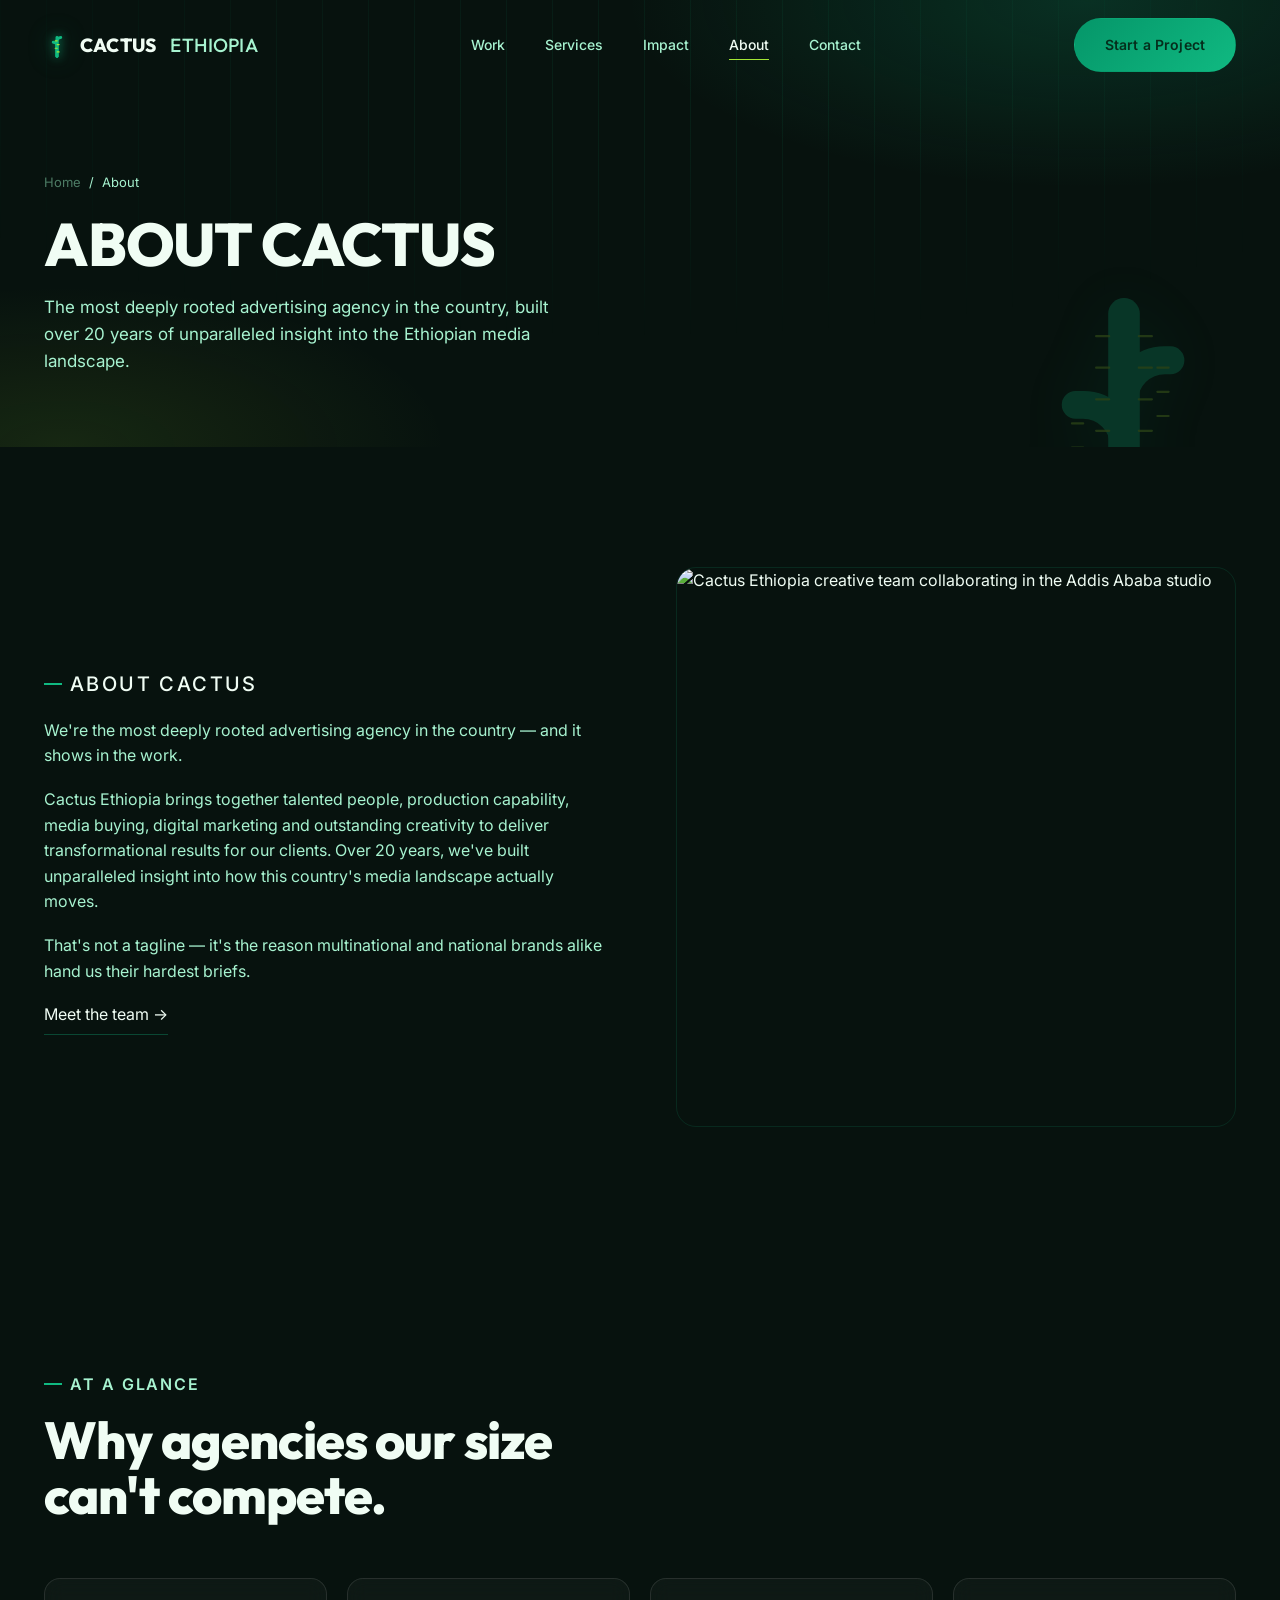
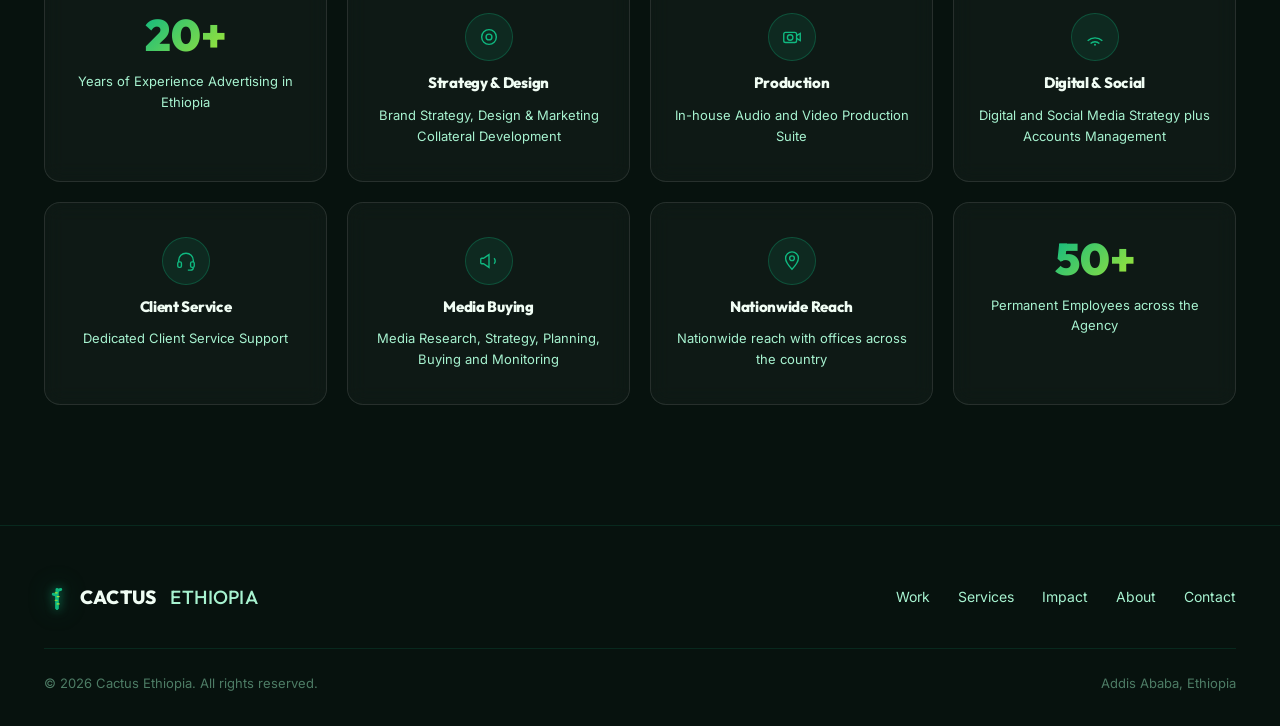
==== about.html @ 2beb9561 "Add files via upload" ====
<!DOCTYPE html>
<html lang="en">
<head>
<meta charset="UTF-8">
<meta name="viewport" content="width=device-width, initial-scale=1.0">
<title>About — Cactus Ethiopia</title>
<meta name="description" content="About Cactus Ethiopia, the most deeply rooted advertising agency in the country.">
<link rel="preconnect" href="https://fonts.googleapis.com">
<link rel="preconnect" href="https://fonts.gstatic.com" crossorigin>
<link href="https://fonts.googleapis.com/css2?family=Outfit:wght@400;500;600;700;800;900&family=Inter:wght@400;500;600;700&display=swap" rel="stylesheet">
<link rel="stylesheet" href="assets/styles.css">
</head>
<body>
<!-- ============ HEADER ============ -->
<header id="siteHeader">
  <div class="container nav-inner">
    <a href="index.html" class="logo" aria-label="Cactus Ethiopia home">
      <svg class="logo-mark" viewBox="0 0 28 28" fill="none" xmlns="http://www.w3.org/2000/svg" aria-hidden="true">
        <path d="M14 26V10a4 4 0 0 1 4-4" stroke="#10b981" stroke-width="3.2" stroke-linecap="round"/>
        <path d="M14 26V6" stroke="#10b981" stroke-width="3.2" stroke-linecap="round"/>
        <path d="M14 26V15a4 4 0 0 0-4-4" stroke="#10b981" stroke-width="3.2" stroke-linecap="round"/>
        <path d="M14.2 9.5h-2.1M14.2 13.5h2.1M14.2 17.5h-2.1M14.2 21.5h2.1" stroke="#a3e635" stroke-width="1.3" stroke-linecap="round"/>
      </svg>
      CACTUS<span class="thin">&nbsp;ETHIOPIA</span>
    </a>

    <nav class="nav-links" id="navLinks">
      <a href="work.html">Work</a>
      <a href="services.html">Services</a>
      <a href="impact.html">Impact</a>
      <a href="about.html" class="active" aria-current="page">About</a>
      <a href="contact.html">Contact</a>
      <a href="contact.html" class="btn btn-primary mobile-cta">Start a Project</a>
    </nav>

    <div class="nav-actions">
      <a href="contact.html" class="btn btn-primary">Start a Project</a>
      <button class="menu-toggle" id="menuToggle" aria-label="Toggle menu" aria-expanded="false" aria-controls="navLinks">
        <span></span><span></span><span></span>
      </button>
    </div>
  </div>
</header>

<section class="page-hero">
  <div class="hero-bg"></div>
  <div class="hero-grid"></div>
  <div class="cactus-decor cactus-decor--page" aria-hidden="true" data-amp="14" data-rot="1.5">
    <svg viewBox="0 0 280 360" fill="none" xmlns="http://www.w3.org/2000/svg">
      <path d="M140 344V72" stroke="#10b981" stroke-width="34" stroke-linecap="round"/>
      <path d="M140 344V166a44 44 0 0 1 44-44h6" stroke="#10b981" stroke-width="30" stroke-linecap="round"/>
      <path d="M140 344V214a44 44 0 0 0-44-44h-8" stroke="#10b981" stroke-width="30" stroke-linecap="round"/>
      <path d="M60 344v-64a20 20 0 0 1 20-20" stroke="#10b981" stroke-width="20" stroke-linecap="round" opacity="0.85"/>
      <path d="M214 344v-46a18 18 0 0 0-18-18" stroke="#10b981" stroke-width="18" stroke-linecap="round" opacity="0.85"/>
      <g stroke="#a3e635" stroke-width="2.4" stroke-linecap="round" opacity="0.8">
        <path d="M124 96h-14M156 96h14M124 130h-14M156 130h14M124 164h-14M156 164h14M124 198h-14M156 198h14M124 232h-14M156 232h14M124 266h-14M156 266h14M124 300h-14M156 300h14"/>
        <path d="M176 130h12M176 156h12M176 182h12"/>
        <path d="M96 190h-12M96 216h-12M96 242h-12"/>
      </g>
    </svg>
  </div>
  <div class="container">
    <p class="breadcrumb"><a href="index.html">Home</a> <span>/</span> <span>About</span></p>
    <h1>About Cactus</h1>
    <p class="subtitle">The most deeply rooted advertising agency in the country, built over 20 years of unparalleled insight into the Ethiopian media landscape.</p>
  </div>
</section>

<!-- ============ ABOUT ============ -->
<section class="section" id="about">
  <div class="container about-grid">
    <div class="about-copy reveal">
      <p class="eyebrow">About Cactus</p>
      <p>We're the most deeply rooted advertising agency in the country — and it shows in the work.</p>
      <p>Cactus Ethiopia brings together talented people, production capability, media buying, digital marketing and outstanding creativity to deliver transformational results for our clients. Over 20 years, we've built unparalleled insight into how this country's media landscape actually moves.</p>
      <p>That's not a tagline — it's the reason multinational and national brands alike hand us their hardest briefs.</p>
      <a href="contact.html" class="btn-ghost">Meet the team &rarr;</a>
    </div>
    <div class="about-visual reveal">
      <img src="https://images.unsplash.com/photo-1519389950473-47ba0277781c?auto=format&fit=crop&w=900&q=80" alt="Cactus Ethiopia creative team collaborating in the Addis Ababa studio" loading="lazy">
    </div>
  </div>
</section>

<!-- ============ AGENCY HIGHLIGHTS ============ -->
<section class="section" id="highlights">
  <div class="container">
    <div class="section-head reveal">
      <div>
        <p class="eyebrow">At a Glance</p>
        <h2>Why agencies our size<br>can't compete.</h2>
      </div>
    </div>

    <div class="highlight-grid">

      <div class="highlight-card reveal">
        <div class="highlight-metric">20+</div>
        <p class="highlight-text">Years of Experience Advertising in Ethiopia</p>
      </div>

      <div class="highlight-card reveal">
        <div class="highlight-icon">
          <svg viewBox="0 0 24 24" fill="none" stroke="currentColor" stroke-width="1.5"><circle cx="12" cy="12" r="8"/><circle cx="12" cy="12" r="3.2"/></svg>
        </div>
        <h3 class="highlight-title">Strategy &amp; Design</h3>
        <p class="highlight-text">Brand Strategy, Design &amp; Marketing Collateral Development</p>
      </div>

      <div class="highlight-card reveal">
        <div class="highlight-icon">
          <svg viewBox="0 0 24 24" fill="none" stroke="currentColor" stroke-width="1.5"><rect x="3" y="7" width="14" height="11" rx="2"/><path d="M17 10.5l4-2.3v7.6l-4-2.3"/><circle cx="10" cy="12.5" r="3"/></svg>
        </div>
        <h3 class="highlight-title">Production</h3>
        <p class="highlight-text">In-house Audio and Video Production Suite</p>
      </div>

      <div class="highlight-card reveal">
        <div class="highlight-icon">
          <svg viewBox="0 0 24 24" fill="none" stroke="currentColor" stroke-width="1.5"><path d="M4 16a12 12 0 0 1 16 0"/><path d="M7.2 19a7.2 7.2 0 0 1 9.6 0"/><circle cx="12" cy="20.5" r="1.1" fill="currentColor" stroke="none"/></svg>
        </div>
        <h3 class="highlight-title">Digital &amp; Social</h3>
        <p class="highlight-text">Digital and Social Media Strategy plus Accounts Management</p>
      </div>

      <div class="highlight-card reveal">
        <div class="highlight-icon">
          <svg viewBox="0 0 24 24" fill="none" stroke="currentColor" stroke-width="1.5"><path d="M4 13v-1.5a8 8 0 0 1 16 0V13"/><rect x="3" y="13" width="4" height="6" rx="1.5"/><rect x="17" y="13" width="4" height="6" rx="1.5"/><path d="M20 19a3 3 0 0 1-3 3h-3"/></svg>
        </div>
        <h3 class="highlight-title">Client Service</h3>
        <p class="highlight-text">Dedicated Client Service Support</p>
      </div>

      <div class="highlight-card reveal">
        <div class="highlight-icon">
          <svg viewBox="0 0 24 24" fill="none" stroke="currentColor" stroke-width="1.5"><path d="M3 10v4a1 1 0 0 0 1 1h2l6 4V5L6 9H4a1 1 0 0 0-1 1Z"/><path d="M17.5 9a4.2 4.2 0 0 1 0 6"/></svg>
        </div>
        <h3 class="highlight-title">Media Buying</h3>
        <p class="highlight-text">Media Research, Strategy, Planning, Buying and Monitoring</p>
      </div>

      <div class="highlight-card reveal">
        <div class="highlight-icon">
          <svg viewBox="0 0 24 24" fill="none" stroke="currentColor" stroke-width="1.5"><path d="M12 21s7-7.4 7-12a7 7 0 0 0-14 0c0 4.6 7 12 7 12Z"/><circle cx="12" cy="9" r="2.6"/></svg>
        </div>
        <h3 class="highlight-title">Nationwide Reach</h3>
        <p class="highlight-text">Nationwide reach with offices across the country</p>
      </div>

      <div class="highlight-card reveal">
        <div class="highlight-metric">50+</div>
        <p class="highlight-text">Permanent Employees across the Agency</p>
      </div>

    </div>
  </div>
</section>

<!-- ============ FOOTER ============ -->
<footer>
  <div class="container">
    <div class="footer-top">
      <a href="index.html" class="logo">
        <svg class="logo-mark" viewBox="0 0 28 28" fill="none" xmlns="http://www.w3.org/2000/svg" aria-hidden="true">
          <path d="M14 26V10a4 4 0 0 1 4-4" stroke="#10b981" stroke-width="3.2" stroke-linecap="round"/>
          <path d="M14 26V6" stroke="#10b981" stroke-width="3.2" stroke-linecap="round"/>
          <path d="M14 26V15a4 4 0 0 0-4-4" stroke="#10b981" stroke-width="3.2" stroke-linecap="round"/>
          <path d="M14.2 9.5h-2.1M14.2 13.5h2.1M14.2 17.5h-2.1M14.2 21.5h2.1" stroke="#a3e635" stroke-width="1.3" stroke-linecap="round"/>
        </svg>
        CACTUS<span class="thin">&nbsp;ETHIOPIA</span>
      </a>
      <div class="footer-links">
        <a href="work.html">Work</a>
        <a href="services.html">Services</a>
        <a href="impact.html">Impact</a>
        <a href="about.html">About</a>
        <a href="contact.html">Contact</a>
      </div>
    </div>
    <div class="footer-bottom">
      <span>&copy; <span id="year"></span> Cactus Ethiopia. All rights reserved.</span>
      <span>Addis Ababa, Ethiopia</span>
    </div>
  </div>
</footer>


<script src="assets/main.js"></script>
</body>
</html>
---- assets/styles.css ----
/* ============ TOKENS ============ */
  :root{
    --bg-primary:#07120e;
    --bg-secondary:#0b1a14;
    --bg-elevated:#11241c;
    --accent-green:#10b981;
    --accent-green-deep:#059669;
    --accent-lime:#a3e635;
    --card-tint:rgba(16,185,129,0.05);
    --card-tint-border:rgba(16,185,129,0.2);
    --text-light:#f0fdf4;
    --text-muted:#a7f3d0;
    --text-dim:#4d7c65;
    --border-soft:rgba(16,185,129,0.14);
    --border-strong:rgba(16,185,129,0.32);
    --font-display:'Outfit', sans-serif;
    --font-body:'Inter', sans-serif;
    --ease:cubic-bezier(.16,1,.3,1);
    --container:1240px;
  }

  *,*::before,*::after{box-sizing:border-box; margin:0; padding:0;}
  html{scroll-behavior:smooth;}
  @media (prefers-reduced-motion: reduce){
    html{scroll-behavior:auto;}
    *,*::before,*::after{animation-duration:0.01ms !important; animation-iteration-count:1 !important; transition-duration:0.01ms !important; scroll-behavior:auto !important;}
  }

  body{
    background:var(--bg-primary);
    color:var(--text-light);
    font-family:var(--font-body);
    line-height:1.6;
    overflow-x:hidden;
    -webkit-font-smoothing:antialiased;
  }

  img{max-width:100%; display:block;}
  a{color:inherit; text-decoration:none;}
  ul{list-style:none;}
  button{font-family:inherit; cursor:pointer;}
  input,select,textarea{font-family:inherit;}

  .container{
    max-width:var(--container);
    margin-inline:auto;
    padding-inline:24px;
  }

  h1,h2,h3,h4{
    font-family:var(--font-display);
    font-weight:800;
    line-height:1.05;
    letter-spacing:-0.02em;
  }

  .eyebrow{
    display:inline-flex;
    align-items:center;
    gap:8px;
    font-family:var(--font-body);
    font-size:13px;
    font-weight:600;
    letter-spacing:0.12em;
    text-transform:uppercase;
    color:var(--accent-green);
    margin-bottom:16px;
  }
  .eyebrow::before{
    content:"";
    width:18px; height:2px;
    background:var(--accent-green);
    display:inline-block;
  }

  .section{
    padding:120px 0;
    position:relative;
    scroll-margin-top:88px;
  }
  @media (max-width:768px){
    .section{padding:80px 0;}
  }

  .section-head{
    display:flex;
    justify-content:space-between;
    align-items:flex-end;
    gap:40px;
    margin-bottom:56px;
    flex-wrap:wrap;
  }
  .section-head h2{font-size:clamp(32px,4.5vw,52px);}
  .section-head p{color:var(--text-muted); max-width:420px; font-size:16px;}

  ::selection{background:var(--accent-green); color:var(--bg-primary);}

  :focus-visible{
    outline:2px solid var(--accent-green);
    outline-offset:3px;
    border-radius:4px;
  }

  /* ============ BUTTONS ============ */
  .btn{
    display:inline-flex;
    align-items:center;
    justify-content:center;
    gap:8px;
    padding:15px 30px;
    border-radius:999px;
    font-weight:600;
    font-size:14px;
    letter-spacing:0.01em;
    border:1px solid transparent;
    transition:transform .35s var(--ease), background .35s var(--ease), border-color .35s var(--ease), color .35s var(--ease);
    white-space:nowrap;
  }
  .btn-primary{
    background:linear-gradient(135deg, var(--accent-green-deep), var(--accent-green));
    color:#052e1c;
    box-shadow:0 0 0 0 rgba(16,185,129,0);
  }
  .btn-primary:hover{ transform:translateY(-2px); box-shadow:0 14px 34px -10px rgba(16,185,129,0.55), 0 0 24px -4px rgba(163,230,53,0.35);}
  .btn-outline{
    border-color:var(--border-strong);
    color:var(--text-light);
    background:transparent;
  }
  .btn-outline:hover{ border-color:var(--accent-green); color:var(--accent-green); transform:translateY(-2px);}
  .btn-ghost{
    color:var(--text-light);
    padding:10px 0;
    border-bottom:1px solid var(--border-strong);
    border-radius:0;
  }
  .btn-ghost:hover{ border-color:var(--accent-lime); color:var(--accent-lime); }

  /* ============ HEADER ============ */
  header{
    position:fixed;
    top:0; left:0; right:0;
    z-index:100;
    padding:18px 0;
    transition:background .4s var(--ease), border-color .4s var(--ease), padding .4s var(--ease);
    border-bottom:1px solid transparent;
  }
  header.scrolled{
    background:rgba(7,18,14,0.72);
    backdrop-filter:blur(14px);
    -webkit-backdrop-filter:blur(14px);
    border-bottom-color:var(--border-soft);
    padding:14px 0;
  }
  .nav-inner{
    display:flex;
    align-items:center;
    justify-content:space-between;
    gap:24px;
  }
  .logo{
    display:flex;
    align-items:center;
    gap:10px;
    font-family:var(--font-display);
    font-weight:800;
    font-size:19px;
    letter-spacing:0.01em;
  }
  .logo svg{width:26px; height:26px; flex-shrink:0;}
  .logo-mark{
    filter:drop-shadow(0 0 5px rgba(16,185,129,0.65)) drop-shadow(0 0 12px rgba(16,185,129,0.3));
    transition:filter .35s var(--ease);
  }
  .logo:hover .logo-mark{
    filter:drop-shadow(0 0 7px rgba(163,230,53,0.75)) drop-shadow(0 0 18px rgba(16,185,129,0.45));
  }
  .logo .thin{color:var(--text-muted); font-weight:500;}

  .nav-links{
    display:flex;
    align-items:center;
    gap:40px;
  }
  .nav-links a{
    font-size:14px;
    font-weight:500;
    color:var(--text-muted);
    position:relative;
    padding:4px 0;
    transition:color .3s;
  }
  .nav-links a::after{
    content:"";
    position:absolute;
    left:0; bottom:0;
    width:0; height:1px;
    background:var(--accent-lime);
    transition:width .3s var(--ease);
  }
  .nav-links a:hover{color:var(--text-light);}
  .nav-links a:hover::after{width:100%;}

  .nav-actions{display:flex; align-items:center; gap:20px;}
  .nav-links > .mobile-cta{ display:none; } /* only ever shown inside the open mobile menu, see below */

  .menu-toggle{
    display:none;
    flex-direction:column;
    gap:5px;
    background:none;
    border:none;
    padding:6px;
    z-index:200;
  }
  .menu-toggle span{
    width:22px; height:2px;
    background:var(--text-light);
    transition:transform .3s var(--ease), opacity .3s var(--ease);
  }
  .menu-toggle.open span:nth-child(1){ transform:translateY(7px) rotate(45deg); }
  .menu-toggle.open span:nth-child(2){ opacity:0; }
  .menu-toggle.open span:nth-child(3){ transform:translateY(-7px) rotate(-45deg); }

  @media (max-width:860px){
    .nav-links{
      position:fixed;
      inset:0 0 0 30%;
      flex-direction:column;
      justify-content:center;
      align-items:flex-start;
      gap:28px;
      padding:40px;
      background:var(--bg-secondary);
      border-left:1px solid var(--border-soft);
      transform:translateX(100%);
      transition:transform .45s var(--ease);
    }
    .nav-links.open{ transform:translateX(0); }
    .nav-links a{ font-size:22px; color:var(--text-light);}
    .nav-actions .btn-primary{ display:none; }
    .nav-links.open > .mobile-cta{ display:inline-flex; margin-top:12px;}
    .menu-toggle{display:flex;}
  }

  /* ============ HERO ============ */
  .hero{
    position:relative;
    min-height:100svh;
    display:flex;
    flex-direction:column;
    justify-content:center;
    padding-top:120px;
    overflow:hidden;
  }
  .hero-bg{
    position:absolute; inset:0;
    background:
      radial-gradient(ellipse 70% 55% at 80% 15%, rgba(16,185,129,0.22), transparent 60%),
      radial-gradient(ellipse 60% 50% at 10% 85%, rgba(163,230,53,0.16), transparent 60%),
      radial-gradient(ellipse 45% 40% at 50% 45%, rgba(16,185,129,0.1), transparent 65%),
      var(--bg-primary);
    z-index:0;
  }
  .hero-grid{
    /* organic vertical "rib" pattern, evoking cactus ribs rather than a technical grid */
    position:absolute; inset:0;
    background-image: repeating-linear-gradient(
      90deg,
      rgba(16,185,129,0.09) 0px,
      rgba(16,185,129,0.09) 1px,
      transparent 1px,
      transparent 46px,
      rgba(16,185,129,0.04) 46px,
      rgba(16,185,129,0.04) 47px,
      transparent 47px,
      transparent 96px
    );
    mask-image:radial-gradient(ellipse 80% 60% at 50% 30%, black 25%, transparent 75%);
    z-index:1;
  }
  #spines{ position:absolute; inset:0; z-index:1; opacity:0.8; }

  .hero-inner{
    position:relative; z-index:2;
  }
  .hero-content{
    max-width:900px;
  }
  .hero h1{
    font-size:clamp(40px, 7.2vw, 92px);
    text-transform:uppercase;
  }
  .hero h1 em{
    font-style:normal;
    color:var(--accent-green);
  }
  .hero .subtitle{
    margin-top:26px;
    max-width:560px;
    font-size:18px;
    color:var(--text-muted);
  }
  .hero-ctas{
    display:flex;
    gap:16px;
    margin-top:40px;
    flex-wrap:wrap;
  }

  .ticker-wrap{
    position:relative;
    z-index:2;
    margin-top:96px;
    border-top:1px solid var(--border-soft);
    padding-top:28px;
  }
  .ticker-label{
    font-size:12px;
    letter-spacing:0.12em;
    text-transform:uppercase;
    color:var(--text-dim);
    margin-bottom:18px;
  }
  .ticker{
    display:flex;
    overflow:hidden;
    mask-image:linear-gradient(90deg, transparent, black 8%, black 92%, transparent);
  }
  .ticker-track{
    display:flex;
    gap:64px;
    align-items:center;
    animation:scroll-x 32s linear infinite;
    flex-shrink:0;
    padding-right:64px;
  }
  .client-logo-item{
    display:flex;
    align-items:center;
    white-space:nowrap;
    cursor:pointer;
  }
  .client-logo-item svg{
    height:35px;
    width:auto;
    display:block;
    overflow:visible;
    fill:#ffffff;
    opacity:0.65;
    filter:brightness(0) invert(1);
    transition:all 0.3s ease;
  }
  .client-logo-item img{
    height:35px;
    width:auto;
    display:block;
    opacity:0.65;
    filter:brightness(0) invert(1);
    transition:all 0.3s ease;
  }
  .client-logo-item:hover img,
  .client-logo-item:hover svg{
    opacity:1;
    filter:drop-shadow(0 0 10px #10b981) brightness(1);
  }
  .ticker:hover .ticker-track{ animation-play-state:paused; }
  @keyframes scroll-x{
    from{ transform:translateX(0); }
    to{ transform:translateX(-50%); }
  }

  /* ============ WORK ============ */
  .filter-bar{
    display:flex;
    gap:10px;
    flex-wrap:wrap;
  }
  .filter-btn{
    padding:9px 20px;
    border-radius:999px;
    border:1px solid var(--border-soft);
    background:transparent;
    color:var(--text-muted);
    font-size:13px;
    font-weight:600;
    transition:all .3s var(--ease);
  }
  .filter-btn:hover{ color:var(--text-light); border-color:var(--border-strong); }
  .filter-btn.active{
    background:var(--accent-lime);
    color:#052e1c;
    border-color:var(--accent-lime);
  }

  .work-grid{
    display:grid;
    grid-template-columns:repeat(6, 1fr);
    gap:24px;
    margin-top:48px;
  }
  .work-card{
    grid-column:span 3;
    position:relative;
    border-radius:18px;
    overflow:hidden;
    aspect-ratio:4/3;
    border:1px solid var(--card-tint-border);
    cursor:pointer;
    transition:opacity .35s var(--ease), transform .35s var(--ease), border-color .35s var(--ease), box-shadow .35s var(--ease);
  }
  .work-card.wide{grid-column:span 4;}
  .work-card.narrow{grid-column:span 2;}
  .work-card.hide{ display:none; }

  .work-card img{
    width:100%; height:100%;
    object-fit:cover;
    transition:transform .6s var(--ease);
  }
  .work-card:hover img{ transform:scale(1.08); }
  .work-card:hover{
    border-color:rgba(16,185,129,0.5);
    box-shadow:0 20px 50px -20px rgba(16,185,129,0.45), 0 0 26px -8px rgba(163,230,53,0.25);
  }

  .work-card::before{
    content:"";
    position:absolute; inset:0;
    background:linear-gradient(0deg, rgba(7,18,14,0.94) 0%, rgba(7,18,14,0.3) 45%, rgba(7,18,14,0.05) 100%);
    z-index:1;
  }

  .work-meta{
    position:absolute;
    left:0; right:0; bottom:0;
    z-index:2;
    padding:24px;
  }
  .work-tag{
    display:inline-block;
    font-size:11px;
    font-weight:700;
    letter-spacing:0.08em;
    text-transform:uppercase;
    color:var(--accent-green);
    background:rgba(16,185,129,0.12);
    border:1px solid rgba(16,185,129,0.3);
    padding:4px 10px;
    border-radius:999px;
    margin-bottom:12px;
  }
  .work-title{
    font-family:var(--font-display);
    font-weight:700;
    font-size:22px;
    margin-bottom:4px;
  }
  .work-client{
    color:var(--text-muted);
    font-size:13px;
  }
  .work-badge{
    position:absolute;
    top:20px; right:20px;
    z-index:2;
    background:rgba(7,18,14,0.65);
    backdrop-filter:blur(6px);
    border:1px solid rgba(163,230,53,0.4);
    border-radius:999px;
    padding:6px 14px;
    font-size:12px;
    font-weight:700;
    color:var(--text-light);
  }
  .work-badge strong{color:var(--accent-lime); text-shadow:0 0 12px rgba(163,230,53,0.5);}

  @media (max-width:860px){
    .work-grid{grid-template-columns:1fr;}
    .work-card, .work-card.wide, .work-card.narrow{grid-column:span 1; aspect-ratio:16/11;}
  }

  /* ============ SERVICES ============ */
  .services-grid{
    display:grid;
    grid-template-columns:repeat(4, 1fr);
    gap:20px;
  }
  .service-card{
    position:relative;
    background:var(--card-tint);
    backdrop-filter:blur(6px);
    border:1px solid var(--card-tint-border);
    border-radius:18px;
    padding:32px 26px;
    transition:border-color .4s var(--ease), transform .4s var(--ease), box-shadow .4s var(--ease), background .4s var(--ease);
    overflow:hidden;
  }
  .service-card::before{
    content:"";
    position:absolute; inset:-1px;
    border-radius:18px;
    padding:1px;
    background:linear-gradient(135deg, var(--accent-green), transparent 40%);
    -webkit-mask:linear-gradient(#000 0 0) content-box, linear-gradient(#000 0 0);
    -webkit-mask-composite:xor;
    mask-composite:exclude;
    opacity:0;
    transition:opacity .4s var(--ease);
  }
  .service-card:hover{
    transform:translateY(-6px);
    background:rgba(16,185,129,0.09);
    border-color:rgba(16,185,129,0.4);
    box-shadow:0 20px 44px -18px rgba(16,185,129,0.4), 0 0 30px -10px rgba(163,230,53,0.2);
  }
  .service-card:hover::before{ opacity:1; }
  .service-index{
    font-family:var(--font-display);
    font-size:13px;
    color:var(--text-dim);
    font-weight:700;
    letter-spacing:0.08em;
  }
  .service-icon{
    width:44px; height:44px;
    margin:20px 0 22px;
    color:var(--accent-green);
  }
  .service-card h3{
    font-size:19px;
    margin-bottom:10px;
    font-weight:700;
  }
  .service-card p{
    font-size:14px;
    color:var(--text-muted);
    line-height:1.65;
  }
  @media (max-width:1024px){ .services-grid{grid-template-columns:repeat(2,1fr);} }
  @media (max-width:560px){ .services-grid{grid-template-columns:1fr;} }

  /* ============ IMPACT ============ */
  .impact{
    background:var(--bg-secondary);
    border-top:1px solid var(--border-soft);
    border-bottom:1px solid var(--border-soft);
  }
  .impact-grid{
    display:grid;
    grid-template-columns:repeat(4, 1fr);
    gap:32px;
  }
  .impact-stat{
    text-align:left;
    border-left:2px solid var(--border-strong);
    padding-left:20px;
  }
  .impact-num{
    font-family:var(--font-display);
    font-size:clamp(38px, 4.5vw, 58px);
    font-weight:800;
    background:linear-gradient(135deg, var(--accent-green), #d9f99d);
    -webkit-background-clip:text;
    background-clip:text;
    color:transparent;
    line-height:1;
  }
  .impact-label{
    margin-top:10px;
    font-size:14px;
    color:var(--text-muted);
  }
  @media (max-width:860px){ .impact-grid{grid-template-columns:repeat(2,1fr); row-gap:44px;} }

  /* ============ ABOUT STRIP ============ */
  .about-grid{
    display:grid;
    grid-template-columns:1fr 1fr;
    gap:72px;
    align-items:center;
  }
  .about-copy p{
    color:var(--text-muted);
    font-size:16px;
    margin-bottom:18px;
  }
  .about-copy p:first-of-type{
    font-size:20px;
    color:var(--text-light);
    font-weight:500;
  }
  .about-visual{
    position:relative;
    border-radius:20px;
    overflow:hidden;
    aspect-ratio:1/1;
    border:1px solid var(--border-soft);
  }
  .about-visual img{ width:100%; height:100%; object-fit:cover; }
  @media (max-width:900px){
    .about-grid{grid-template-columns:1fr; gap:40px;}
    .about-visual{order:-1;}
  }

  /* ============ CONTACT ============ */
  .contact-wrap{
    display:grid;
    grid-template-columns:0.9fr 1.1fr;
    gap:64px;
    background:var(--bg-secondary);
    border:1px solid var(--border-soft);
    border-radius:28px;
    padding:56px;
  }
  .contact-info h2{ font-size:clamp(30px,4vw,42px); margin-bottom:18px; }
  .contact-info > p{ color:var(--text-muted); margin-bottom:36px; max-width:400px; }
  .contact-block{ margin-bottom:26px; }
  .contact-block .label{
    font-size:12px;
    letter-spacing:0.1em;
    text-transform:uppercase;
    color:var(--accent-green);
    margin-bottom:6px;
    font-weight:700;
  }
  .contact-block .value{ font-size:16px; color:var(--text-light); }
  .social-row{ display:flex; gap:14px; margin-top:32px; }
  .social-row a{
    width:42px; height:42px;
    border:1px solid var(--border-strong);
    border-radius:50%;
    display:flex; align-items:center; justify-content:center;
    font-size:13px; font-weight:700;
    transition:all .3s var(--ease);
  }
  .social-row a:hover{ border-color:var(--accent-green); color:var(--accent-green); transform:translateY(-3px); }

  .form-grid{ display:grid; grid-template-columns:1fr 1fr; gap:18px; }
  .field{ display:flex; flex-direction:column; gap:8px; }
  .field.full{ grid-column:1/-1; }
  .field label{ font-size:13px; color:var(--text-muted); font-weight:500; }
  .field input, .field select, .field textarea{
    background:var(--bg-primary);
    border:1px solid var(--border-soft);
    color:var(--text-light);
    padding:13px 16px;
    border-radius:10px;
    font-size:14px;
    transition:border-color .3s;
    width:100%;
  }
  .field textarea{ resize:vertical; min-height:110px; }
  .field input:focus, .field select:focus, .field textarea:focus{
    outline:none;
    border-color:var(--accent-green);
  }
  .field select{ appearance:none; background-image:url("data:image/svg+xml,%3Csvg xmlns='http://www.w3.org/2000/svg' width='12' height='8'%3E%3Cpath d='M1 1l5 5 5-5' stroke='%23a7f3d0' stroke-width='1.5' fill='none'/%3E%3C/svg%3E"); background-repeat:no-repeat; background-position:right 16px center; }
  .form-submit{ margin-top:6px; width:100%; }
  .form-note{ font-size:12px; color:var(--text-dim); margin-top:14px; }
  .form-success{
    display:none;
    align-items:center;
    gap:10px;
    background:rgba(16,185,129,0.1);
    border:1px solid rgba(16,185,129,0.3);
    color:var(--accent-green);
    padding:14px 18px;
    border-radius:12px;
    font-size:14px;
    margin-top:16px;
  }
  .form-success.show{ display:flex; }

  @media (max-width:900px){
    .contact-wrap{ grid-template-columns:1fr; padding:32px 24px; border-radius:20px; }
    .form-grid{ grid-template-columns:1fr; }
  }

  /* ============ FOOTER ============ */
  footer{
    padding:56px 0 32px;
    border-top:1px solid var(--border-soft);
  }
  .footer-top{
    display:flex;
    justify-content:space-between;
    align-items:center;
    flex-wrap:wrap;
    gap:24px;
    margin-bottom:36px;
  }
  .footer-links{ display:flex; gap:28px; flex-wrap:wrap; }
  .footer-links a{ color:var(--text-muted); font-size:14px; transition:color .3s; }
  .footer-links a:hover{ color:var(--accent-green); }
  .footer-bottom{
    display:flex;
    justify-content:space-between;
    flex-wrap:wrap;
    gap:12px;
    color:var(--text-dim);
    font-size:13px;
    padding-top:24px;
    border-top:1px solid var(--border-soft);
  }

  /* misc */
  .reveal{ opacity:0; transform:translateY(24px); transition:opacity .8s var(--ease), transform .8s var(--ease); }
  .reveal.in{ opacity:1; transform:translateY(0); }

  /* ============ MULTI-PAGE ADDITIONS ============ */
  .nav-links a.active{ color:var(--text-light); }
  .nav-links a.active::after{ width:100%; background:var(--accent-lime); }

  /* Compact sub-page masthead (work.html, services.html, about.html, impact.html, contact.html) */
  .page-hero{
    position:relative;
    padding:172px 0 72px;
    overflow:hidden;
  }
  .page-hero .hero-bg,
  .page-hero .hero-grid{ position:absolute; inset:0; }
  .page-hero .hero-bg{
    background:
      radial-gradient(ellipse 60% 70% at 85% 0%, rgba(16,185,129,0.18), transparent 60%),
      radial-gradient(ellipse 50% 60% at 5% 100%, rgba(163,230,53,0.1), transparent 60%),
      var(--bg-primary);
    z-index:0;
  }
  .page-hero .hero-grid{
    background-image: repeating-linear-gradient(
      90deg, rgba(16,185,129,0.08) 0px, rgba(16,185,129,0.08) 1px,
      transparent 1px, transparent 46px
    );
    mask-image:radial-gradient(ellipse 80% 70% at 50% 20%, black 20%, transparent 80%);
    z-index:1;
  }
  .page-hero .container{ position:relative; z-index:2; }
  .page-hero h1{ font-size:clamp(34px, 5.5vw, 60px); text-transform:uppercase; max-width:760px; }
  .page-hero .subtitle{ margin-top:18px; max-width:540px; color:var(--text-muted); font-size:17px; }
  .breadcrumb{
    display:flex; align-items:center; gap:8px;
    font-size:13px; color:var(--text-dim); margin-bottom:20px;
  }
  .breadcrumb a{ color:var(--text-dim); transition:color .3s; }
  .breadcrumb a:hover{ color:var(--accent-green); }
  .breadcrumb span{ color:var(--text-muted); }

  /* Homepage teaser sections */
  .teaser-foot{ margin-top:44px; text-align:left; }
  .cta-band{
    background:linear-gradient(135deg, rgba(16,185,129,0.12), rgba(163,230,53,0.06));
    border:1px solid var(--card-tint-border);
    border-radius:28px;
    padding:64px 56px;
    text-align:center;
  }
  .cta-band h2{ font-size:clamp(30px,4.5vw,46px); margin-bottom:16px; }
  .cta-band p{ color:var(--text-muted); max-width:480px; margin-inline:auto 24px auto; margin-bottom:32px; }
  .cta-band .hero-ctas{ justify-content:center; }
  @media (max-width:600px){ .cta-band{ padding:44px 24px; } }

  .teaser-grid{ grid-template-columns:repeat(3, 1fr); }
  .teaser-grid .work-card{ grid-column:span 1; aspect-ratio:4/3; }
  @media (max-width:860px){ .teaser-grid{ grid-template-columns:1fr; } }

  .about-teaser-grid{ display:grid; grid-template-columns:1fr 1fr; gap:72px; align-items:center; }
  @media (max-width:900px){ .about-teaser-grid{ grid-template-columns:1fr; gap:40px; } .about-teaser-grid .about-visual{ order:-1; } }

  /* ============ INTERACTIVE BACKGROUND CACTUS ============ */
  .cactus-decor{
    position:absolute;
    z-index:1;
    pointer-events:none;
    opacity:0.16;
    filter:drop-shadow(0 0 24px rgba(16,185,129,0.22));
    will-change:transform, opacity, filter;
  }
  .cactus-decor svg{ width:100%; height:100%; display:block; }

  .cactus-decor--hero{
    right:-4%;
    bottom:-10%;
    width:42%;
    max-width:520px;
    aspect-ratio:280/360;
  }
  .cactus-decor--page{
    right:2%;
    bottom:-30%;
    width:22%;
    max-width:260px;
    aspect-ratio:280/360;
    opacity:0.13;
  }
  @media (max-width:860px){
    .cactus-decor--hero{ width:56%; max-width:340px; right:-8%; bottom:-6%; opacity:0.13; }
    .cactus-decor--page{ display:none; }
  }

  /* ============ CASE STUDY CARDS (work.html) ============ */
  .case-grid{
    grid-template-columns:repeat(3, 1fr);
    gap:2rem;
  }
  .case-card{
    grid-column:auto;
    aspect-ratio:auto;
    display:flex;
    flex-direction:column;
    background:var(--card-tint);
    border:1px solid var(--card-tint-border);
    border-radius:22px;
    overflow:hidden;
    cursor:pointer;
    text-decoration:none;
    color:inherit;
    transition:transform .4s var(--ease), border-color .4s var(--ease), box-shadow .4s var(--ease), background .4s var(--ease);
  }
  .case-card:hover{
    transform:translateY(-5px);
    border-color:rgba(16,185,129,0.45);
    background:rgba(16,185,129,0.08);
    box-shadow:0 24px 50px -24px rgba(16,185,129,0.4);
  }
  .case-card.hide{ display:none; }

  .case-visual{
    position:relative;
    height:200px;
    background:
      repeating-linear-gradient(135deg, rgba(16,185,129,0.07) 0px, rgba(16,185,129,0.07) 2px, transparent 2px, transparent 14px),
      linear-gradient(160deg, rgba(16,185,129,0.16), rgba(11,26,20,0.7));
    border-bottom:1px dashed var(--card-tint-border);
    display:flex;
    align-items:center;
    justify-content:center;
    flex-direction:column;
    gap:10px;
    overflow:hidden;
  }
  .case-visual svg{ width:34px; height:34px; color:var(--accent-green); opacity:0.65; }
  .case-visual span{
    font-size:11px;
    letter-spacing:0.12em;
    text-transform:uppercase;
    color:var(--text-dim);
    font-weight:700;
  }

  /* Real campaign photo variant */
  .case-visual.has-image{
    position:relative;
    width:100%;
    height:200px;
    overflow:hidden;
    border-bottom:1px solid var(--card-tint-border);
    background:#062319; /* shows while the image loads or after the onerror swap */
  }
  .case-visual.has-image img{
    position:absolute;
    inset:0;
    width:100%;
    height:100%;
    object-fit:cover;
    opacity:0.85;
    display:block;
    transition:transform .6s var(--ease), opacity .3s ease;
  }
  .case-card:hover .case-visual.has-image img{ transform:scale(1.05); opacity:1; }
  .case-visual-overlay{
    position:absolute;
    inset:0;
    background:
      linear-gradient(180deg, rgba(7,18,14,0.05) 0%, rgba(7,18,14,0.55) 75%, rgba(7,18,14,0.85) 100%),
      linear-gradient(160deg, rgba(16,185,129,0.22), rgba(7,18,14,0.15) 60%);
    pointer-events:none;
  }
  /* If a primary image URL fails, the <img>'s inline onerror handler swaps
     its src to FALLBACK_IMG directly — see renderPortfolio() in work.html. */

  .case-body{
    padding:1.25rem;
    display:flex;
    flex-direction:column;
    gap:16px;
  }

  .case-title{
    font-family:var(--font-display);
    font-weight:800;
    font-size:21px;
    line-height:1.2;
    letter-spacing:-0.005em;
    color:var(--accent-green);
    text-shadow:0 0 22px rgba(16,185,129,0.28);
  }

  .case-desc{
    color:var(--text-muted);
    font-size:14.5px;
    line-height:1.7;
    display:-webkit-box;
    -webkit-line-clamp:3;
    -webkit-box-orient:vertical;
    overflow:hidden;
  }

  .case-readmore{
    margin-top:auto;
    padding-top:4px;
    font-size:13px;
    font-weight:700;
    color:var(--accent-lime);
    transition:gap .3s var(--ease), color .3s var(--ease);
  }
  .case-card:hover .case-readmore{ color:var(--accent-green); }

  .meta-chips{ display:flex; flex-wrap:wrap; gap:8px; }
  .meta-chip{
    display:flex;
    flex-direction:column;
    gap:2px;
    padding:7px 12px;
    border-radius:12px;
    background:rgba(16,185,129,0.09);
    border:1px solid var(--card-tint-border);
  }
  .meta-chip b{
    font-size:9.5px;
    letter-spacing:0.1em;
    text-transform:uppercase;
    color:var(--accent-lime);
    font-weight:700;
  }
  .meta-chip span{
    font-size:12.5px;
    color:var(--text-light);
    font-weight:600;
    white-space:nowrap;
  }

  .field-chips{ display:flex; flex-wrap:wrap; gap:8px; }
  .field-chip{
    font-size:11.5px;
    font-weight:600;
    padding:5px 12px;
    border-radius:999px;
    border:1px solid rgba(163,230,53,0.32);
    color:var(--accent-lime);
    background:rgba(163,230,53,0.07);
    white-space:nowrap;
  }

  @media (max-width:1100px){
    .case-grid{ grid-template-columns:repeat(2, 1fr); }
  }
  @media (max-width:640px){
    .case-grid{ grid-template-columns:1fr; }
  }

  /* ============ PROJECT DETAIL PAGE (project.html) ============ */
  .project-hero{
    padding:172px 0 0;
    position:relative;
  }
  .project-title{
    font-family:var(--font-display);
    font-weight:900;
    font-size:clamp(36px, 6.5vw, 76px);
    line-height:1.02;
    letter-spacing:-0.01em;
    text-transform:uppercase;
    color:var(--accent-green);
    text-shadow:0 0 34px rgba(16,185,129,0.32);
    margin-bottom:26px;
    max-width:920px;
  }
  .project-meta{
    display:flex;
    flex-wrap:wrap;
    align-items:center;
    gap:6px 2px;
    font-size:15px;
    color:var(--text-muted);
    margin-bottom:34px;
    max-width:900px;
  }
  .project-meta b{
    color:var(--accent-lime);
    font-weight:800;
    margin-right:4px;
  }
  .project-meta .meta-sep{
    color:var(--text-dim);
    margin:0 10px;
  }
  .project-desc{ max-width:820px; padding-bottom:48px; }
  .project-desc p{
    color:var(--text-muted);
    font-size:17px;
    line-height:1.85;
    margin-bottom:20px;
  }
  .project-desc p:last-child{ margin-bottom:0; }

  .project-media{
    width:100%;
    overflow:hidden;
    position:relative;
    background:#062319;
  }
  .project-media img{
    width:100%;
    height:520px;
    object-fit:cover;
    display:block;
  }
  .project-media::after{
    content:"";
    position:absolute;
    inset:0;
    background:linear-gradient(0deg, var(--bg-primary) 0%, transparent 12%);
    pointer-events:none;
  }
  @media (max-width:768px){
    .project-media img{ height:280px; }
  }

  .more-grid{
    display:grid;
    grid-template-columns:repeat(3, 1fr);
    gap:20px;
    margin-top:40px;
  }
  .more-link{
    display:flex;
    flex-direction:column;
    gap:8px;
    padding:22px;
    border-radius:16px;
    background:var(--card-tint);
    border:1px solid var(--card-tint-border);
    text-decoration:none;
    transition:all .3s ease;
  }
  .more-link:hover{
    border-color:rgba(16,185,129,0.45);
    background:rgba(16,185,129,0.09);
    transform:translateY(-3px);
  }
  .more-link-title{
    font-family:var(--font-display);
    font-weight:800;
    color:var(--accent-green);
    font-size:16px;
    line-height:1.3;
  }
  .more-link-client{ font-size:13px; color:var(--text-dim); }

  @media (max-width:800px){
    .more-grid{ grid-template-columns:1fr; }
  }

  /* ============ AGENCY HIGHLIGHTS GRID (about.html) ============ */
  .highlight-grid{
    display:grid;
    grid-template-columns:repeat(4, 1fr);
    gap:20px;
    margin-top:48px;
  }
  .highlight-card{
    position:relative;
    border-radius:16px;
    border:1px solid rgba(255,255,255,0.1);
    background:rgba(255,255,255,0.03);
    backdrop-filter:blur(10px);
    -webkit-backdrop-filter:blur(10px);
    padding:34px 22px;
    text-align:center;
    display:flex;
    flex-direction:column;
    align-items:center;
    gap:14px;
    transition:transform .35s var(--ease), border-color .35s var(--ease), box-shadow .35s var(--ease), background .35s var(--ease);
  }
  .highlight-card:hover{
    transform:translateY(-5px);
    border-color:var(--accent-green);
    background:rgba(16,185,129,0.07);
    box-shadow:0 18px 42px -18px rgba(16,185,129,0.55), 0 0 0 1px rgba(16,185,129,0.3) inset;
  }
  .highlight-icon{
    width:48px;
    height:48px;
    border-radius:50%;
    display:flex;
    align-items:center;
    justify-content:center;
    background:rgba(16,185,129,0.1);
    border:1px solid rgba(16,185,129,0.28);
    color:var(--accent-green);
    transition:background .35s var(--ease), border-color .35s var(--ease);
  }
  .highlight-card:hover .highlight-icon{
    background:rgba(16,185,129,0.18);
    border-color:var(--accent-green);
  }
  .highlight-icon svg{ width:22px; height:22px; }
  .highlight-metric{
    font-family:var(--font-display);
    font-weight:900;
    font-size:44px;
    line-height:1;
    background:linear-gradient(135deg, var(--accent-green), var(--accent-lime));
    -webkit-background-clip:text;
    background-clip:text;
    color:transparent;
  }
  .highlight-title{
    font-family:var(--font-display);
    font-weight:800;
    font-size:15px;
    color:var(--text-light);
  }
  .highlight-text{
    font-size:13px;
    color:var(--text-muted);
    line-height:1.6;
  }
  @media (max-width:820px){
    .highlight-grid{ grid-template-columns:repeat(2, 1fr); }
  }
  @media (max-width:420px){
    .highlight-grid{ gap:14px; }
    .highlight-card{ padding:26px 16px; }
  }
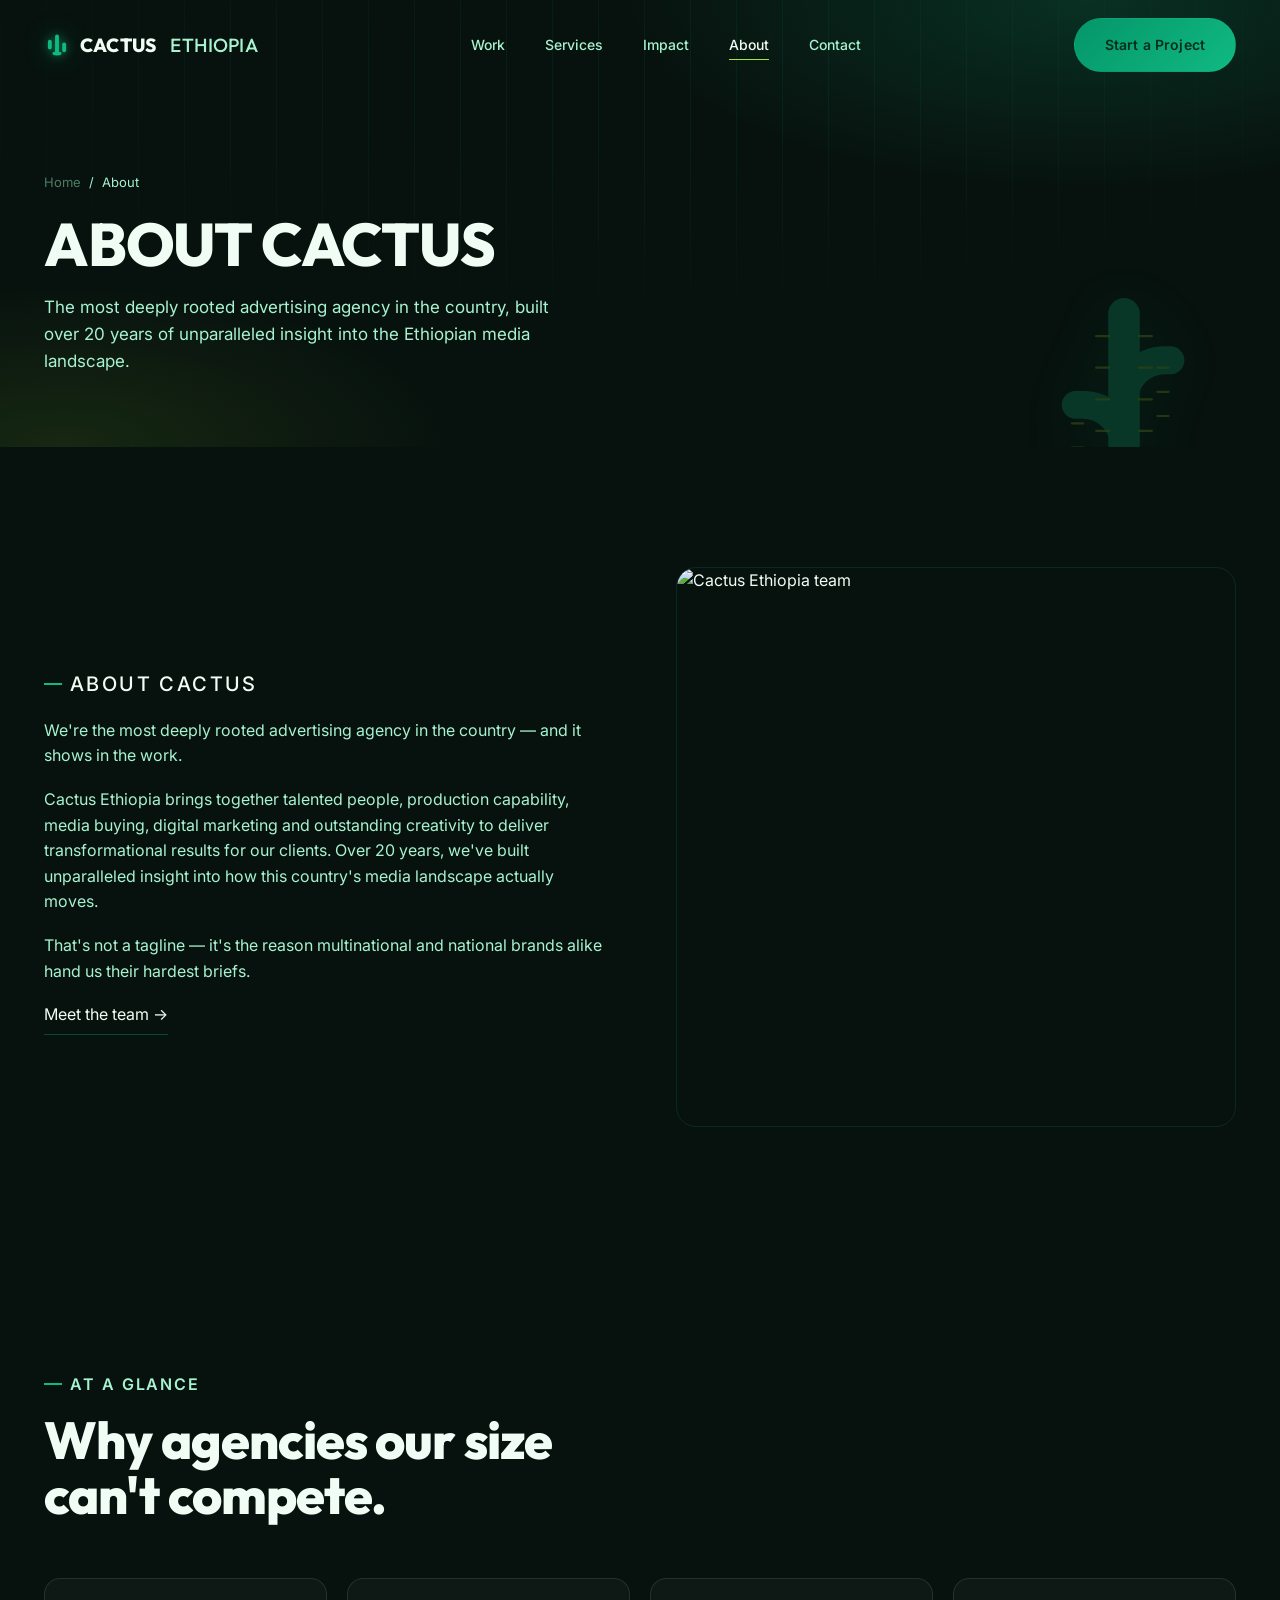
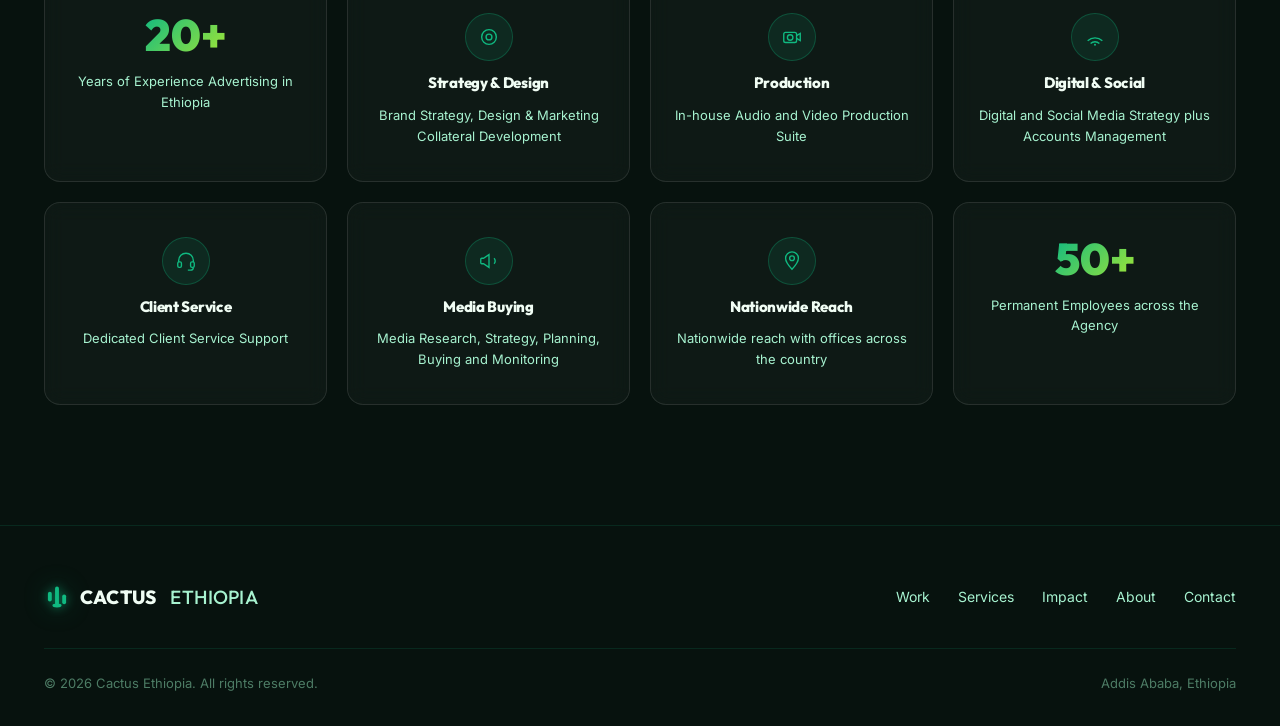
==== commit 028b3bdd: "Add files via upload" ====
--- a/about.html
+++ b/about.html
@@ -15,11 +15,11 @@
 <header id="siteHeader">
   <div class="container nav-inner">
     <a href="index.html" class="logo" aria-label="Cactus Ethiopia home">
-      <svg class="logo-mark" viewBox="0 0 28 28" fill="none" xmlns="http://www.w3.org/2000/svg" aria-hidden="true">
-        <path d="M14 26V10a4 4 0 0 1 4-4" stroke="#10b981" stroke-width="3.2" stroke-linecap="round"/>
-        <path d="M14 26V6" stroke="#10b981" stroke-width="3.2" stroke-linecap="round"/>
-        <path d="M14 26V15a4 4 0 0 0-4-4" stroke="#10b981" stroke-width="3.2" stroke-linecap="round"/>
-        <path d="M14.2 9.5h-2.1M14.2 13.5h2.1M14.2 17.5h-2.1M14.2 21.5h2.1" stroke="#a3e635" stroke-width="1.3" stroke-linecap="round"/>
+      <svg class="logo-mark" viewBox="0 0 32 40" fill="none" xmlns="http://www.w3.org/2000/svg" aria-hidden="true">
+        <ellipse cx="16" cy="33" rx="7" ry="3" fill="#10B981"/>
+        <rect x="13" y="4" width="6" height="30" rx="3" fill="#10B981"/>
+        <rect x="2" y="12" width="6" height="15" rx="3" fill="#10B981"/>
+        <rect x="24" y="16" width="6" height="15" rx="3" fill="#10B981"/>
       </svg>
       CACTUS<span class="thin">&nbsp;ETHIOPIA</span>
     </a>
@@ -77,7 +77,7 @@
       <a href="contact.html" class="btn-ghost">Meet the team &rarr;</a>
     </div>
     <div class="about-visual reveal">
-      <img src="https://images.unsplash.com/photo-1519389950473-47ba0277781c?auto=format&fit=crop&w=900&q=80" alt="Cactus Ethiopia creative team collaborating in the Addis Ababa studio" loading="lazy">
+      <img src="https://encrypted-tbn0.gstatic.com/images?q=tbn:ANd9GcR5zGexedHIvD8WFKfPZI1TBrTWxQPUmAoNGT3EOw-k9g&s=10" alt="Cactus Ethiopia team" loading="lazy" onerror="this.onerror=null; this.src='https://images.unsplash.com/photo-1519389950473-47ba0277781c?auto=format&fit=crop&w=900&q=80';">
     </div>
   </div>
 </section>
@@ -161,12 +161,12 @@
   <div class="container">
     <div class="footer-top">
       <a href="index.html" class="logo">
-        <svg class="logo-mark" viewBox="0 0 28 28" fill="none" xmlns="http://www.w3.org/2000/svg" aria-hidden="true">
-          <path d="M14 26V10a4 4 0 0 1 4-4" stroke="#10b981" stroke-width="3.2" stroke-linecap="round"/>
-          <path d="M14 26V6" stroke="#10b981" stroke-width="3.2" stroke-linecap="round"/>
-          <path d="M14 26V15a4 4 0 0 0-4-4" stroke="#10b981" stroke-width="3.2" stroke-linecap="round"/>
-          <path d="M14.2 9.5h-2.1M14.2 13.5h2.1M14.2 17.5h-2.1M14.2 21.5h2.1" stroke="#a3e635" stroke-width="1.3" stroke-linecap="round"/>
-        </svg>
+        <svg class="logo-mark" viewBox="0 0 32 40" fill="none" xmlns="http://www.w3.org/2000/svg" aria-hidden="true">
+        <ellipse cx="16" cy="33" rx="7" ry="3" fill="#10B981"/>
+        <rect x="13" y="4" width="6" height="30" rx="3" fill="#10B981"/>
+        <rect x="2" y="12" width="6" height="15" rx="3" fill="#10B981"/>
+        <rect x="24" y="16" width="6" height="15" rx="3" fill="#10B981"/>
+      </svg>
         CACTUS<span class="thin">&nbsp;ETHIOPIA</span>
       </a>
       <div class="footer-links">
--- a/assets/styles.css
+++ b/assets/styles.css
@@ -20,7 +20,7 @@
   }
 
   *,*::before,*::after{box-sizing:border-box; margin:0; padding:0;}
-  html{scroll-behavior:smooth;}
+  html{scroll-behavior:smooth; overflow-x:hidden;}
   @media (prefers-reduced-motion: reduce){
     html{scroll-behavior:auto;}
     *,*::before,*::after{animation-duration:0.01ms !important; animation-iteration-count:1 !important; transition-duration:0.01ms !important; scroll-behavior:auto !important;}
@@ -625,16 +625,17 @@
     font-weight:700;
   }
   .contact-block .value{ font-size:16px; color:var(--text-light); }
-  .social-row{ display:flex; gap:14px; margin-top:32px; }
+  .social-row{ display:flex; gap:12px; margin-top:32px; flex-wrap:wrap; }
   .social-row a{
     width:42px; height:42px;
     border:1px solid var(--border-strong);
     border-radius:50%;
     display:flex; align-items:center; justify-content:center;
-    font-size:13px; font-weight:700;
+    color:var(--text-muted);
     transition:all .3s var(--ease);
   }
-  .social-row a:hover{ border-color:var(--accent-green); color:var(--accent-green); transform:translateY(-3px); }
+  .social-row a svg{ width:18px; height:18px; display:block; }
+  .social-row a:hover{ border-color:var(--accent-green); color:var(--accent-green); transform:translateY(-3px); box-shadow:0 8px 20px -8px rgba(16,185,129,0.5); }
 
   .form-grid{ display:grid; grid-template-columns:1fr 1fr; gap:18px; }
   .field{ display:flex; flex-direction:column; gap:8px; }
@@ -1135,3 +1136,78 @@
     .highlight-grid{ gap:14px; }
     .highlight-card{ padding:26px 16px; }
   }
+
+  /* ============ PHONE-MODE FIXES ============ */
+  @media (max-width:768px){
+    /* 1. Hero headline: fluid clamp with a much lower floor than the
+       desktop clamp(40px,...) so long uppercase text can't force overflow
+       on narrow phones. */
+    .hero h1{
+      font-size:clamp(1.75rem, 5vw, 2.5rem);
+    }
+    .page-hero h1{
+      font-size:clamp(1.6rem, 6vw, 2.2rem);
+    }
+    .project-title{
+      font-size:clamp(1.75rem, 7vw, 2.75rem);
+    }
+
+    /* Hero + page containers: explicit tight padding, guaranteed to stay
+       inside the viewport (box-sizing:border-box is already global). */
+    .hero .container,
+    .page-hero .container,
+    .project-hero .container{
+      max-width:100%;
+      padding:0 16px;
+    }
+
+    /* 2. Case-study card titles: fluid instead of fixed, plus safe
+       wrapping for long single tokens. */
+    .case-title{
+      font-size:clamp(1.2rem, 4vw, 1.6rem);
+      word-break:break-word;
+      overflow-wrap:break-word;
+    }
+    .work-title{
+      font-size:clamp(1.1rem, 4.5vw, 1.375rem);
+      word-break:break-word;
+      overflow-wrap:break-word;
+    }
+
+    /* Metadata pills/chips: this is the actual overflow bug — nowrap text
+       inside a chip that can't shrink pushes the row past the viewport
+       edge. Let long values wrap onto a second line inside the chip
+       instead, and break ultra-long single words (e.g. long client or
+       ministry names) as a last resort. */
+    .meta-chips, .field-chips, .project-meta{
+      gap:8px;
+    }
+    .meta-chip span,
+    .field-chip,
+    .project-meta span{
+      white-space:normal;
+      word-break:break-word;
+      overflow-wrap:break-word;
+      hyphens:auto;
+    }
+    .meta-chip{
+      max-width:100%;
+    }
+
+    /* 3. Project detail page: image and card sizing stay within the
+       screen, metadata wraps cleanly. */
+    .project-media img{
+      width:100%;
+      height:auto;
+      aspect-ratio:16/10;
+      object-fit:cover;
+      max-width:100%;
+    }
+    .case-card, .more-link{
+      max-width:100%;
+    }
+  }
+
+  @media (max-width:420px){
+    .container{ padding-inline:16px; }
+  }
